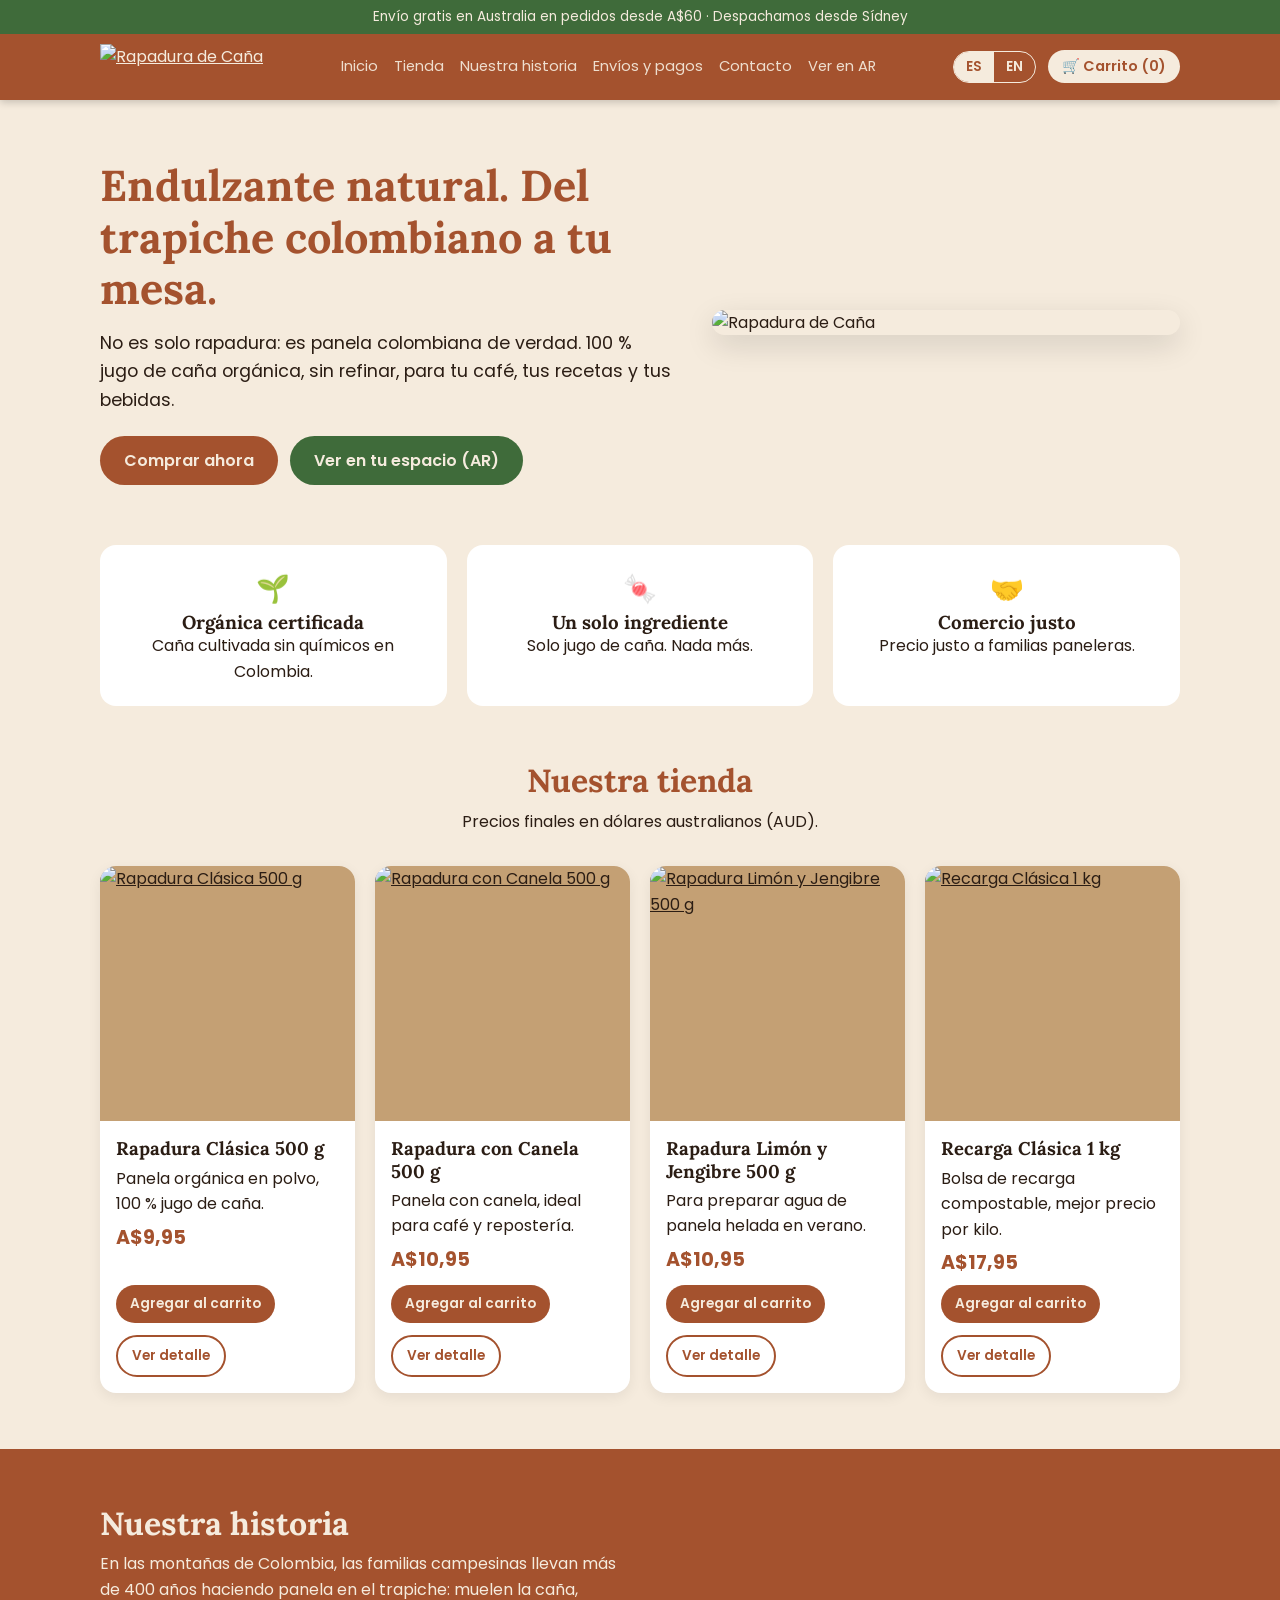
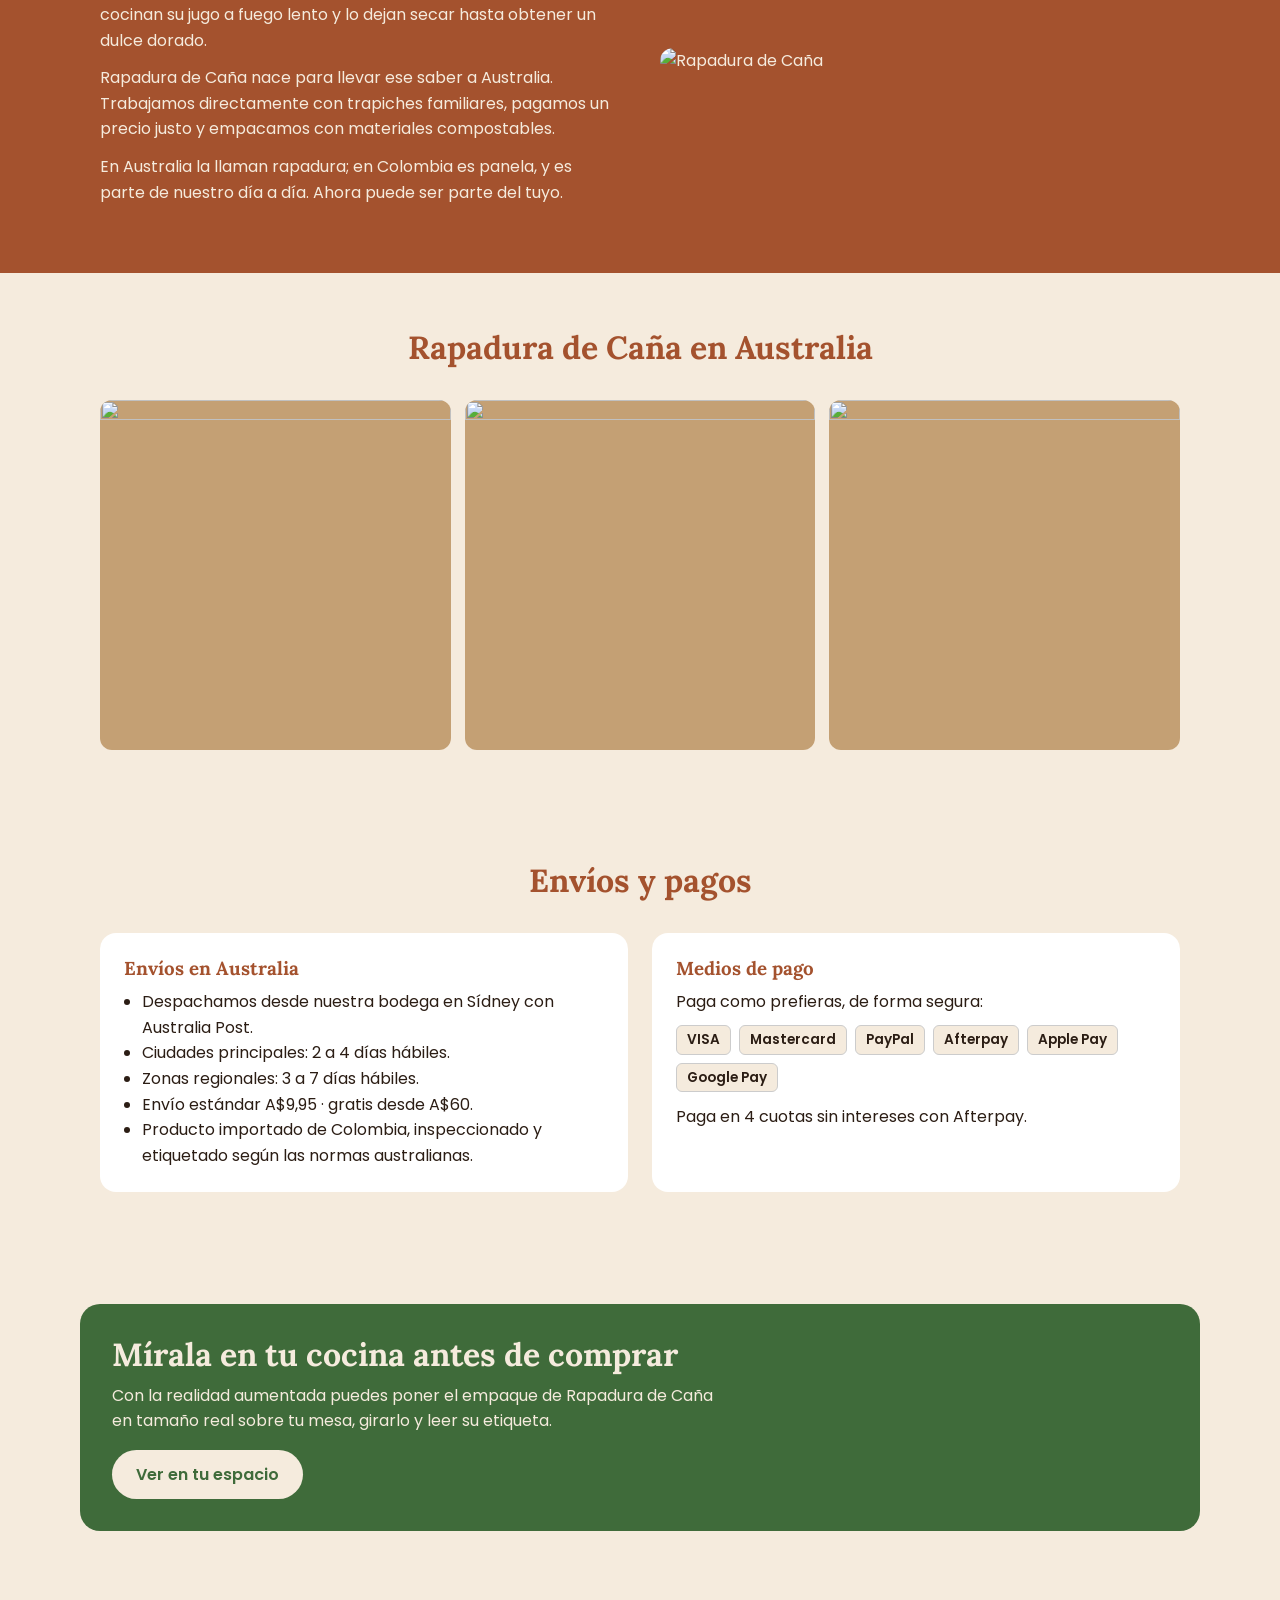
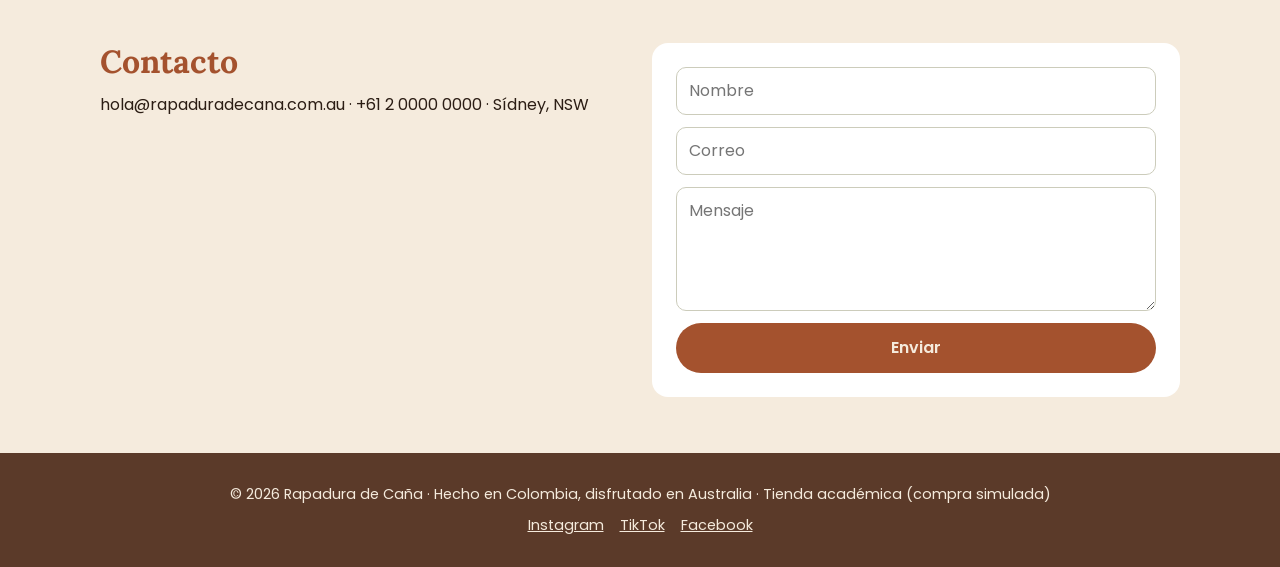
==== index.html @ 1d3a7b64 "Add files via upload" ====
<!DOCTYPE html><html lang="es"><head><meta charset="utf-8"><meta name="viewport" content="width=device-width,initial-scale=1"><link rel="preconnect" href="https://fonts.googleapis.com"><link href="https://fonts.googleapis.com/css2?family=Lora:wght@500;700&family=Poppins:wght@300;400;600;700&display=swap" rel="stylesheet"><link rel="stylesheet" href="styles.css"><link rel="icon" href="img/logo.svg"><title>Rapadura de Caña · Colombian Panela</title></head><body>
<header id="hdr"></header>
<main>
<div class="wrap hero" id="inicio">
  <div>
    <h1 data-i="hero_t"></h1>
    <p data-i="hero_p"></p>
    <div class="btns"><a class="btn" href="#tienda" data-i="hero_cta"></a><a class="btn alt" href="ar.html" data-i="hero_ar"></a></div>
  </div>
  <img src="img/3-uso.jpg" alt="Rapadura de Caña" onerror="this.onerror=null;this.src='img/pack.png'">
</div>
<div class="wrap vals">
  <div class="val"><b>🌱</b><h3 data-i="v1"></h3><p data-i="v1d"></p></div>
  <div class="val"><b>🍬</b><h3 data-i="v2"></h3><p data-i="v2d"></p></div>
  <div class="val"><b>🤝</b><h3 data-i="v3"></h3><p data-i="v3d"></p></div>
</div>
<section id="tienda"><div class="wrap">
  <h2 data-i="shop_t"></h2><p class="sub" data-i="shop_p"></p>
  <div class="grid" id="grid"></div>
</div></section>
<section class="band" id="historia"><div class="wrap story">
  <div><h2 data-i="story_t" style="text-align:left"></h2><p data-i="story_p1"></p><p data-i="story_p2"></p><p data-i="story_p3"></p></div>
  <img src="img/2-linea.jpg" alt="Rapadura de Caña" onerror="this.onerror=null;this.src='img/pack.png'">
</div></section>
<section><div class="wrap">
  <h2 data-i="gal_t"></h2><p class="sub"></p>
  <div class="gallery">
    <img src="img/4-punto-venta.jpg" alt="" onerror="this.onerror=null;this.src='img/pack.png'">
    <img src="img/5-unboxing.jpg" alt="" onerror="this.onerror=null;this.src='img/pack.png'">
    <img src="img/6-anuncio.jpg" alt="" onerror="this.onerror=null;this.src='img/pack.png'">
  </div>
</div></section>
<section id="envios"><div class="wrap">
  <h2 data-i="ship_t"></h2><p class="sub"></p>
  <div class="info">
    <div class="box"><h3 data-i="ship_h"></h3><ul data-i="ship_l"></ul></div>
    <div class="box"><h3 data-i="pay_h"></h3><p data-i="pay_p"></p>
      <div class="pay"><span>VISA</span><span>Mastercard</span><span>PayPal</span><span>Afterpay</span><span>Apple Pay</span><span>Google Pay</span></div>
      <p style="margin-top:12px" data-i="pay_n"></p></div>
  </div>
</div></section>
<section><div class="wrap ar">
  <div><h2 data-i="ar_t"></h2><p data-i="ar_p"></p><p style="margin-top:16px"><a class="btn" style="background:var(--crm);color:var(--grn)" href="ar.html" data-i="ar_b"></a></p></div>
  <img src="img/qr-ar.png" alt="QR AR" style="max-width:220px;margin:auto;border-radius:12px;background:#fff;padding:10px" onerror="this.style.display='none'">
</div></section>
<section id="contacto"><div class="wrap info">
  <div><h2 data-i="contact_t" style="text-align:left"></h2><p data-i="c_info" style="margin:10px 0"></p></div>
  <form id="cform" class="box">
    <input required data-i="c_name"><input required type="email" data-i="c_email"><textarea rows="4" data-i="c_msg"></textarea>
    <button class="btn" data-i="c_send"></button>
  </form>
</div></section>
</main>
<footer id="ftr"></footer>
<script src="app.js"></script></body></html>
---- styles.css ----
:root{--ter:#A4522E;--grn:#3F6B3A;--crm:#F5EBDD;--brn:#5B3A29;--ink:#2b1d14;--kraft:#C4A074}
*{box-sizing:border-box;margin:0;padding:0}
body{font-family:Poppins,Arial,sans-serif;color:var(--ink);background:var(--crm);line-height:1.6}
h1,h2,h3{font-family:Lora,Georgia,serif;line-height:1.2}
a{color:inherit}
img{max-width:100%;display:block}
.wrap{max-width:1120px;margin:0 auto;padding:0 20px}
header{background:var(--ter);color:var(--crm);position:sticky;top:0;z-index:20;box-shadow:0 2px 8px #0003}
.bar{display:flex;align-items:center;gap:18px;justify-content:space-between;padding:10px 20px;max-width:1120px;margin:0 auto;flex-wrap:wrap}
.bar img{height:46px}
nav{display:flex;gap:16px;flex-wrap:wrap;font-size:.92rem}
nav a{text-decoration:none;opacity:.92}
nav a:hover{opacity:1;text-decoration:underline}
.right{display:flex;align-items:center;gap:12px}
.lang{display:flex;border:1px solid var(--crm);border-radius:20px;overflow:hidden;font-weight:600}
.lang button{background:none;border:0;color:var(--crm);padding:4px 12px;cursor:pointer;font:inherit;font-size:.85rem}
.lang button.on{background:var(--crm);color:var(--ter)}
.cartbtn{background:var(--crm);color:var(--ter);border-radius:20px;padding:5px 14px;text-decoration:none;font-weight:600;font-size:.9rem}
.notice{background:var(--grn);color:var(--crm);text-align:center;font-size:.85rem;padding:6px}
.hero{display:grid;grid-template-columns:1.1fr .9fr;gap:40px;align-items:center;padding:60px 20px}
.hero h1{font-size:2.7rem;color:var(--ter);margin-bottom:14px}
.hero p{font-size:1.1rem;margin-bottom:22px}
.hero img{border-radius:18px;box-shadow:0 10px 30px #0002}
.btn{display:inline-block;background:var(--ter);color:var(--crm);padding:12px 24px;border-radius:30px;text-decoration:none;font-weight:600;border:0;cursor:pointer;font:inherit;font-weight:600}
.btn.alt{background:var(--grn)}
.btn.ghost{background:transparent;color:var(--ter);border:2px solid var(--ter)}
.btns{display:flex;gap:12px;flex-wrap:wrap}
section{padding:56px 0}
section h2{font-size:2rem;color:var(--ter);margin-bottom:8px;text-align:center}
.sub{text-align:center;max-width:680px;margin:0 auto 32px}
.vals{display:grid;grid-template-columns:repeat(3,1fr);gap:20px}
.val{background:#fff;border-radius:16px;padding:22px;text-align:center}
.val b{display:block;font-size:1.7rem}
.grid{display:grid;grid-template-columns:repeat(4,1fr);gap:20px}
.card{background:#fff;border-radius:16px;overflow:hidden;display:flex;flex-direction:column;box-shadow:0 4px 14px #0001}
.card img{aspect-ratio:1/1;object-fit:cover;width:100%;background:var(--kraft)}
.card .in{padding:16px;display:flex;flex-direction:column;gap:6px;flex:1}
.card h3{font-size:1.15rem}
.price{font-weight:700;color:var(--ter);font-size:1.2rem}
.card .in .btns{margin-top:auto}
.card .btn{padding:8px 14px;font-size:.85rem}
.band{background:var(--ter);color:var(--crm)}
.band h2{color:var(--crm)}
.story{display:grid;grid-template-columns:1fr 1fr;gap:40px;align-items:center}
.story img{border-radius:16px}
.story p{margin-bottom:12px}
.info{display:grid;grid-template-columns:1fr 1fr;gap:24px}
.box{background:#fff;border-radius:16px;padding:24px}
.box h3{color:var(--ter);margin-bottom:10px}
.box li{margin-left:18px}
.pay{display:flex;gap:8px;flex-wrap:wrap;margin-top:10px}
.pay span{border:1px solid #ccc;border-radius:6px;padding:3px 10px;font-size:.85rem;font-weight:600;background:var(--crm)}
.gallery{display:grid;grid-template-columns:repeat(3,1fr);gap:14px}
.gallery img{border-radius:12px;aspect-ratio:1/1;object-fit:cover;width:100%;background:var(--kraft)}
.ar{background:var(--grn);color:var(--crm);border-radius:20px;padding:32px;display:grid;grid-template-columns:1.2fr .8fr;gap:24px;align-items:center}
.ar h2{color:var(--crm);text-align:left}
form{display:grid;gap:12px}
input,textarea{font:inherit;padding:10px 12px;border:1px solid #ccb;border-radius:10px;width:100%}
footer{background:var(--brn);color:var(--crm);padding:30px 20px;text-align:center;font-size:.9rem}
footer a{margin:0 8px}
.pd{display:grid;grid-template-columns:1fr 1fr;gap:40px;padding:50px 20px}
.pd img{border-radius:18px;background:var(--kraft)}
.pd h1{color:var(--ter);font-size:2.2rem}
.pd ul{margin:10px 0 18px 20px}
.qty{display:flex;gap:10px;align-items:center;margin:14px 0}
.qty input{width:80px}
table{width:100%;border-collapse:collapse;background:#fff;border-radius:12px;overflow:hidden}
td,th{padding:12px;border-bottom:1px solid #eee;text-align:left}
.toast{position:fixed;bottom:24px;left:50%;transform:translateX(-50%);background:var(--grn);color:var(--crm);padding:12px 22px;border-radius:30px;opacity:0;transition:.3s;z-index:50}
.toast.show{opacity:1}
model-viewer{width:100%;height:70vh;background:linear-gradient(#fff,var(--crm));border-radius:18px}
@media(max-width:860px){header{position:static}
 .hero,.story,.info,.pd,.ar{grid-template-columns:1fr}
 .grid{grid-template-columns:repeat(2,1fr)}
 .vals,.gallery{grid-template-columns:1fr 1fr}
 .hero h1{font-size:2rem}
 nav{order:3;width:100%;justify-content:center;font-size:.85rem;gap:10px}
}
@media(max-width:480px){.grid{grid-template-columns:1fr}.vals{grid-template-columns:1fr}}
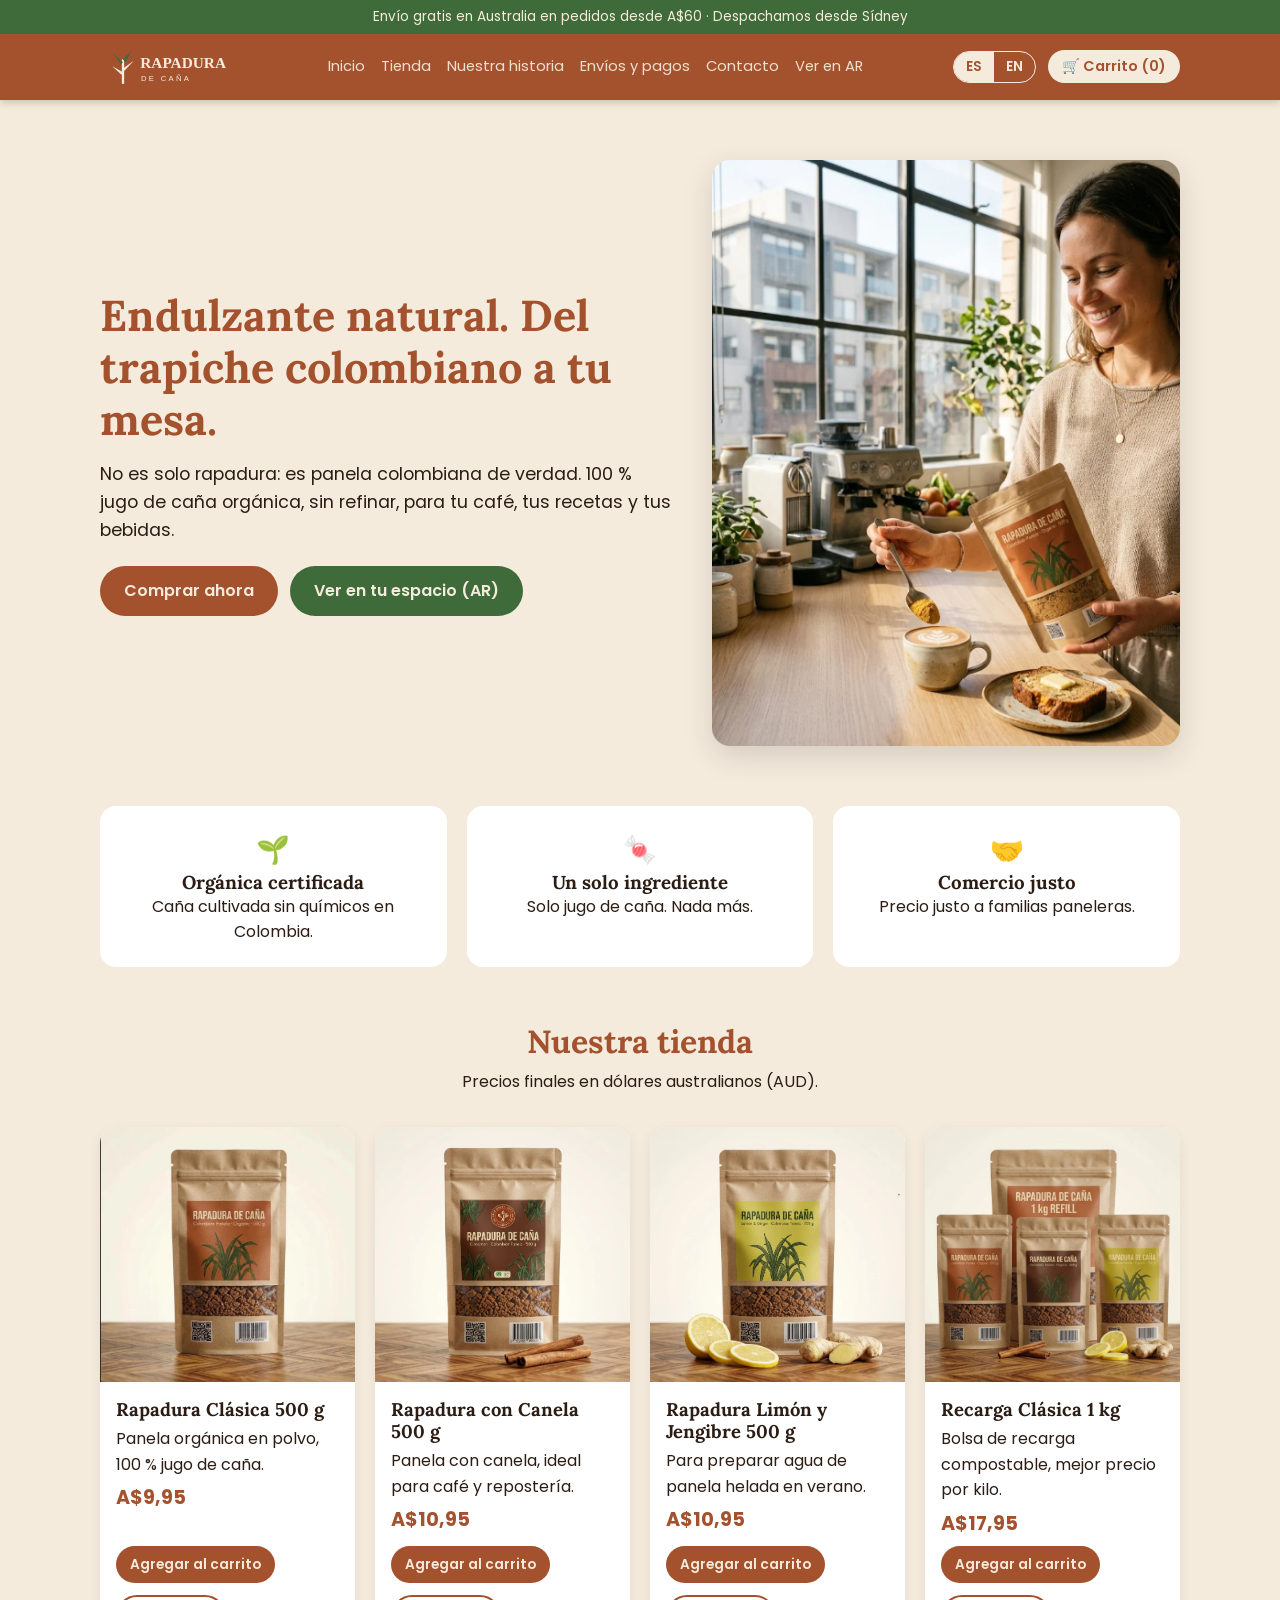
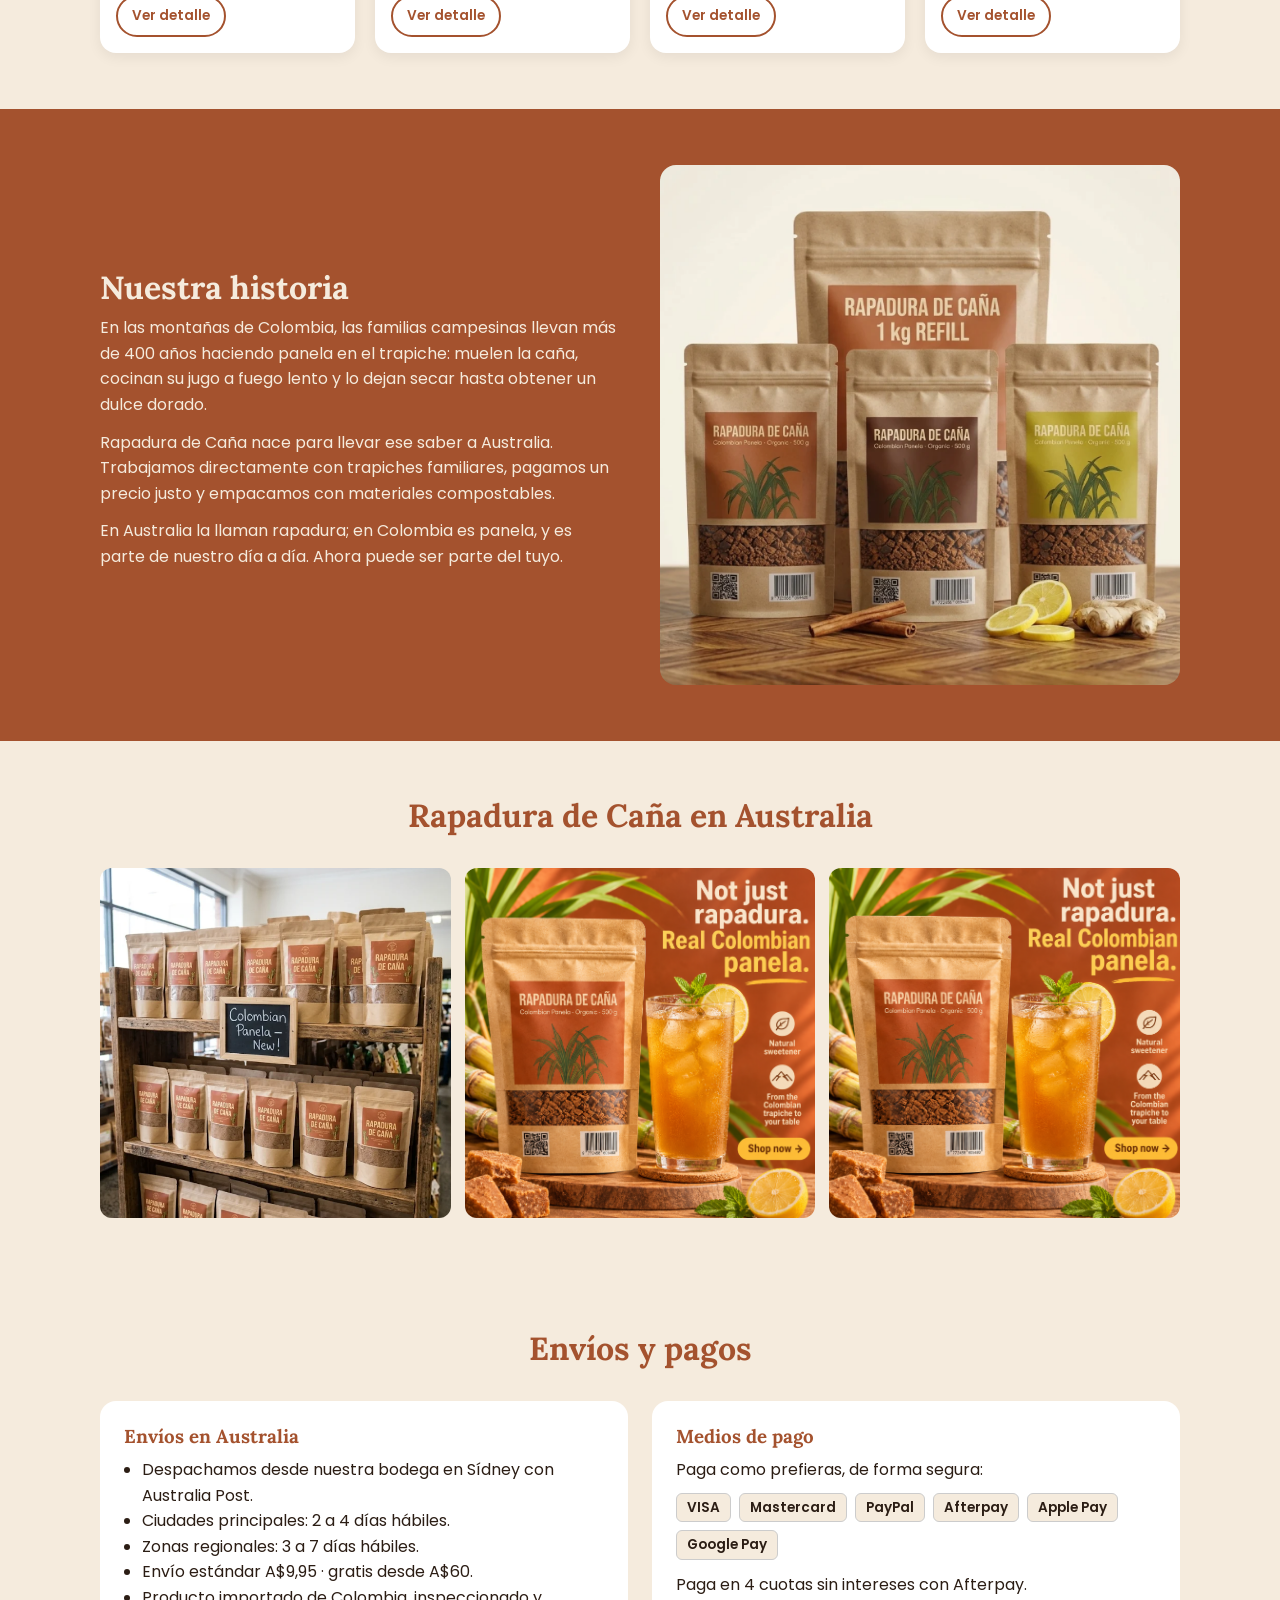
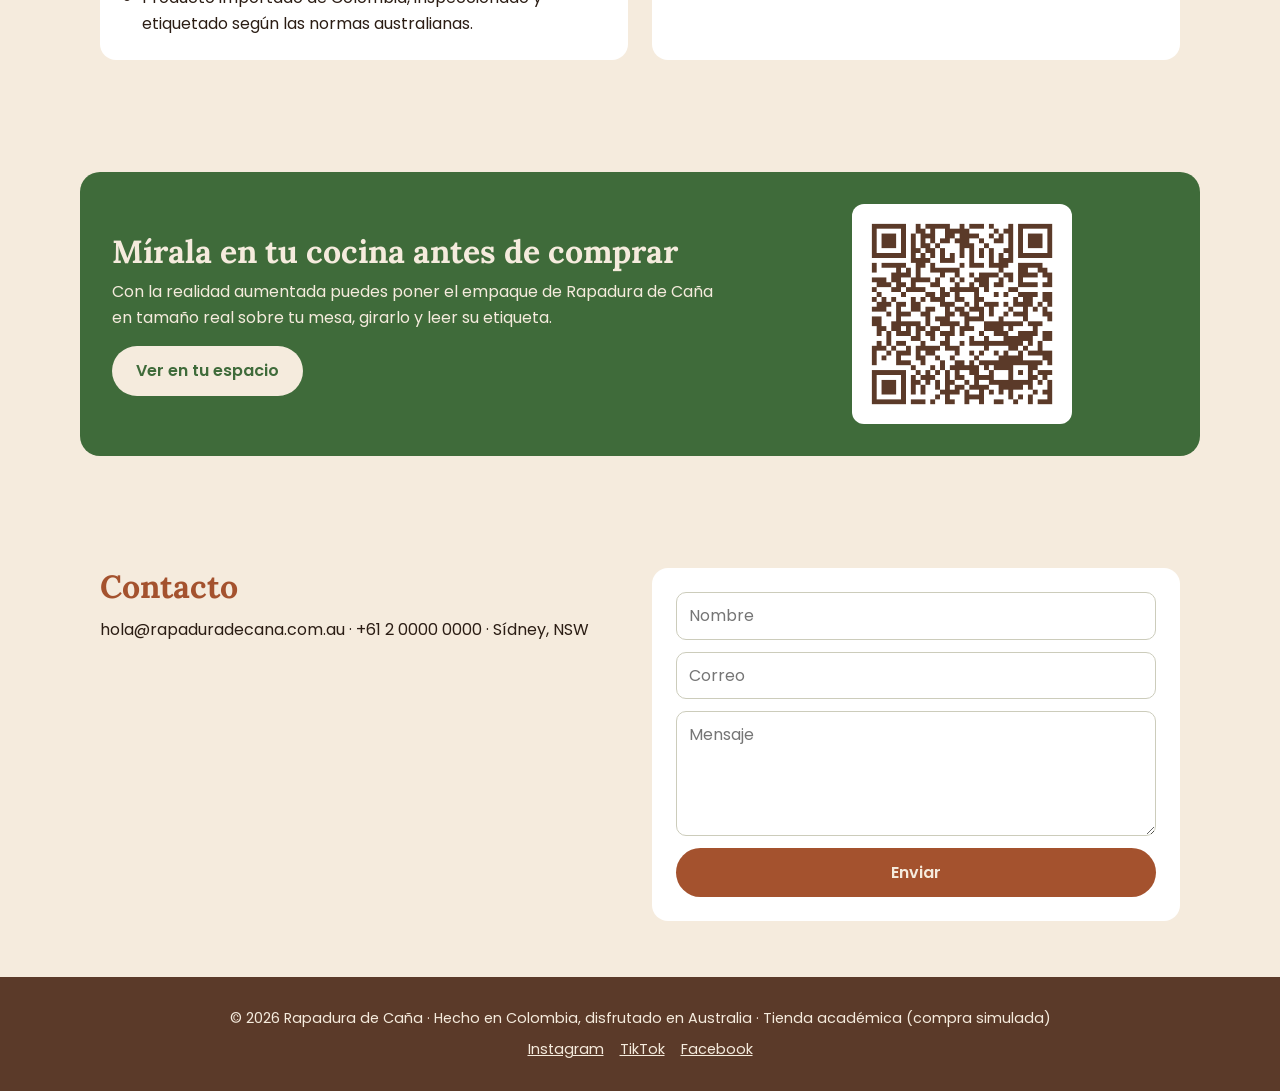
==== commit 9878c8af: "Add files via upload" ====
--- a/index.html
+++ b/index.html
@@ -1,4 +1,4 @@
-<!DOCTYPE html><html lang="es"><head><meta charset="utf-8"><meta name="viewport" content="width=device-width,initial-scale=1"><link rel="preconnect" href="https://fonts.googleapis.com"><link href="https://fonts.googleapis.com/css2?family=Lora:wght@500;700&family=Poppins:wght@300;400;600;700&display=swap" rel="stylesheet"><link rel="stylesheet" href="styles.css"><link rel="icon" href="img/logo.svg"><title>Rapadura de Caña · Colombian Panela</title></head><body>
+<!DOCTYPE html><html lang="es"><head><meta charset="utf-8"><meta name="viewport" content="width=device-width,initial-scale=1"><link rel="preconnect" href="https://fonts.googleapis.com"><link href="https://fonts.googleapis.com/css2?family=Lora:wght@500;700&family=Poppins:wght@300;400;600;700&display=swap" rel="stylesheet"><link rel="stylesheet" href="styles.css"><link rel="icon" href="logo.svg"><title>Rapadura de Caña · Colombian Panela</title></head><body>
 <header id="hdr"></header>
 <main>
 <div class="wrap hero" id="inicio">
@@ -7,7 +7,7 @@
     <p data-i="hero_p"></p>
     <div class="btns"><a class="btn" href="#tienda" data-i="hero_cta"></a><a class="btn alt" href="ar.html" data-i="hero_ar"></a></div>
   </div>
-  <img src="img/3-uso.jpg" alt="Rapadura de Caña" onerror="this.onerror=null;this.src='img/pack.png'">
+  <img src="3-uso.png" alt="Rapadura de Caña" onerror="this.onerror=null;this.src='pack.png'">
 </div>
 <div class="wrap vals">
   <div class="val"><b>🌱</b><h3 data-i="v1"></h3><p data-i="v1d"></p></div>
@@ -20,14 +20,14 @@
 </div></section>
 <section class="band" id="historia"><div class="wrap story">
   <div><h2 data-i="story_t" style="text-align:left"></h2><p data-i="story_p1"></p><p data-i="story_p2"></p><p data-i="story_p3"></p></div>
-  <img src="img/2-linea.jpg" alt="Rapadura de Caña" onerror="this.onerror=null;this.src='img/pack.png'">
+  <img src="2-linea.png" alt="Rapadura de Caña" onerror="this.onerror=null;this.src='pack.png'">
 </div></section>
 <section><div class="wrap">
   <h2 data-i="gal_t"></h2><p class="sub"></p>
   <div class="gallery">
-    <img src="img/4-punto-venta.jpg" alt="" onerror="this.onerror=null;this.src='img/pack.png'">
-    <img src="img/5-unboxing.jpg" alt="" onerror="this.onerror=null;this.src='img/pack.png'">
-    <img src="img/6-anuncio.jpg" alt="" onerror="this.onerror=null;this.src='img/pack.png'">
+    <img src="4-punto-venta.png" alt="" onerror="this.onerror=null;this.src='pack.png'">
+    <img src="5-unboxing.png" alt="" onerror="this.onerror=null;this.src='pack.png'">
+    <img src="6-anuncio.png" alt="" onerror="this.onerror=null;this.src='pack.png'">
   </div>
 </div></section>
 <section id="envios"><div class="wrap">
@@ -41,7 +41,7 @@
 </div></section>
 <section><div class="wrap ar">
   <div><h2 data-i="ar_t"></h2><p data-i="ar_p"></p><p style="margin-top:16px"><a class="btn" style="background:var(--crm);color:var(--grn)" href="ar.html" data-i="ar_b"></a></p></div>
-  <img src="img/qr-ar.png" alt="QR AR" style="max-width:220px;margin:auto;border-radius:12px;background:#fff;padding:10px" onerror="this.style.display='none'">
+  <img src="qr-ar.png" alt="QR AR" style="max-width:220px;margin:auto;border-radius:12px;background:#fff;padding:10px" onerror="this.style.display='none'">
 </div></section>
 <section id="contacto"><div class="wrap info">
   <div><h2 data-i="contact_t" style="text-align:left"></h2><p data-i="c_info" style="margin:10px 0"></p></div>
